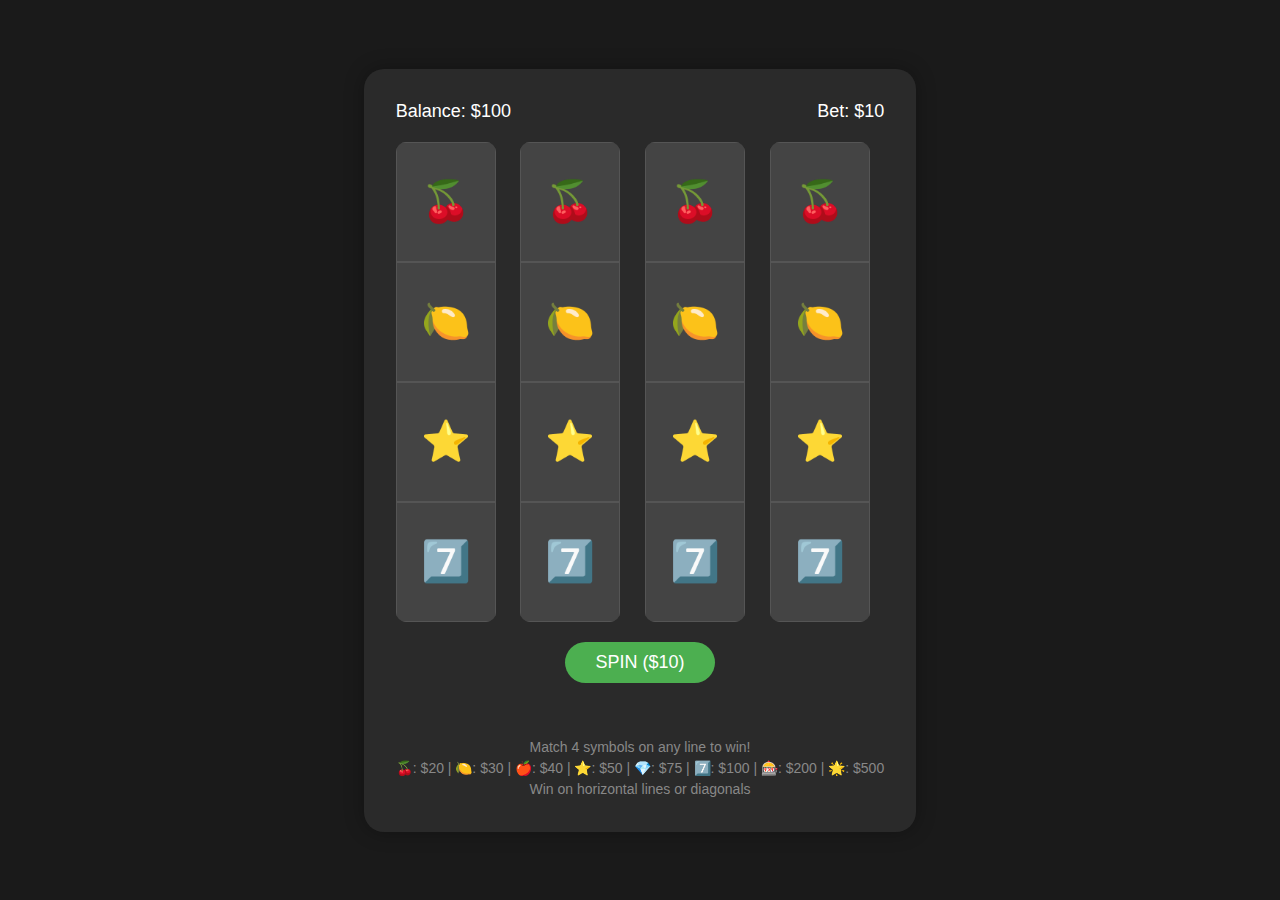
==== index.html @ 488d333d "init commit" ====
<!DOCTYPE html>
<html lang="en">
<head>
    <meta charset="UTF-8">
    <meta name="viewport" content="width=device-width, initial-scale=1.0">
    <title>4x4 Slot Machine</title>
    <style>
        * {
            margin: 0;
            padding: 0;
            box-sizing: border-box;
            font-family: 'Arial', sans-serif;
        }

        body {
            background: #1a1a1a;
            color: white;
            min-height: 100vh;
            display: flex;
            justify-content: center;
            align-items: center;
            padding: 20px;
        }

        .container {
            background: #2a2a2a;
            border-radius: 20px;
            padding: 2rem;
            box-shadow: 0 0 20px rgba(0,0,0,0.3);
        }

        .slot-machine {
            display: grid;
            grid-template-columns: repeat(4, 1fr);
            gap: 10px;
            margin: 20px 0;
            position: relative;
        }

        .reel {
            width: 100px;
            height: 480px;
            background: #333;
            border-radius: 10px;
            overflow: hidden;
            position: relative;
        }

        .symbols {
            position: absolute;
            width: 100%;
            transition: top 0.5s cubic-bezier(0.4, 0, 0.2, 1);
        }

        .symbol {
            height: 120px;
            display: flex;
            justify-content: center;
            align-items: center;
            font-size: 40px;
            background: #444;
            border: 1px solid #555;
        }

        .paylines {
            position: absolute;
            top: 0;
            left: 0;
            width: 100%;
            height: 100%;
            pointer-events: none;
        }

        .payline {
            position: absolute;
            background: rgba(76, 175, 80, 0.3);
            transition: opacity 0.3s;
            opacity: 0;
        }

        .payline.active {
            opacity: 1;
        }

        .horizontal {
            width: 100%;
            height: 120px;
        }

        .payline-row0 { top: 0; }
        .payline-row1 { top: 120px; }
        .payline-row2 { top: 240px; }
        .payline-row3 { top: 360px; }

        .diagonal {
            width: 100%;
            height: 480px;
            clip-path: polygon(0 0, 100% 100%, 100% 75%, 0 -25%);
            transform-origin: center;
        }

        .diagonal-reverse {
            clip-path: polygon(0 100%, 100% 0, 100% -25%, 0 75%);
        }

        .controls {
            text-align: center;
            margin-top: 20px;
        }

        .stats {
            display: flex;
            justify-content: space-between;
            align-items: center;
            margin-bottom: 20px;
            font-size: 18px;
        }

        .paylines-info {
            text-align: center;
            margin-top: 15px;
            font-size: 14px;
            color: #888;
            line-height: 1.5;
        }

        button {
            background: #4CAF50;
            color: white;
            border: none;
            padding: 10px 30px;
            border-radius: 25px;
            font-size: 18px;
            cursor: pointer;
            transition: background 0.3s;
        }

        button:disabled {
            background: #666;
            cursor: not-allowed;
        }

        button:hover:not(:disabled) {
            background: #45a049;
        }

        .message {
            text-align: center;
            margin-top: 15px;
            min-height: 24px;
            color: #4CAF50;
        }

        @keyframes flash {
            0% { background: #444; }
            50% { background: #4CAF50; }
            100% { background: #444; }
        }

        .win {
            animation: flash 0.5s ease-in-out 3;
        }
    </style>
</head>
<body>
    <div class="container">
        <div class="stats">
            <div>Balance: $<span id="balance">100</span></div>
            <div>Bet: $10</div>
        </div>
        <div class="slot-machine">
            <div class="reel" id="reel1">
                <div class="symbols">
                    <div class="symbol">🍒</div>
                    <div class="symbol">🍋</div>
                    <div class="symbol">⭐</div>
                    <div class="symbol">7️⃣</div>
                </div>
            </div>
            <div class="reel" id="reel2">
                <div class="symbols">
                    <div class="symbol">🍒</div>
                    <div class="symbol">🍋</div>
                    <div class="symbol">⭐</div>
                    <div class="symbol">7️⃣</div>
                </div>
            </div>
            <div class="reel" id="reel3">
                <div class="symbols">
                    <div class="symbol">🍒</div>
                    <div class="symbol">🍋</div>
                    <div class="symbol">⭐</div>
                    <div class="symbol">7️⃣</div>
                </div>
            </div>
            <div class="reel" id="reel4">
                <div class="symbols">
                    <div class="symbol">🍒</div>
                    <div class="symbol">🍋</div>
                    <div class="symbol">⭐</div>
                    <div class="symbol">7️⃣</div>
                </div>
            </div>
            <div class="paylines">
                <div class="payline horizontal payline-row0"></div>
                <div class="payline horizontal payline-row1"></div>
                <div class="payline horizontal payline-row2"></div>
                <div class="payline horizontal payline-row3"></div>
                <div class="payline diagonal"></div>
                <div class="payline diagonal diagonal-reverse"></div>
            </div>
        </div>
        <div class="controls">
            <button id="spinButton">SPIN ($10)</button>
        </div>
        <div class="message" id="message"></div>
        <div class="paylines-info">
            Match 4 symbols on any line to win!<br>
            🍒: $20 | 🍋: $30 | 🍎: $40 | ⭐: $50 | 💎: $75 | 7️⃣: $100 | 🎰: $200 | 🌟: $500<br>
            Win on horizontal lines or diagonals
        </div>
    </div>

    <script>
        const symbols = ['🍒', '🍋', '🍎', '⭐', '💎', '7️⃣', '🎰', '🌟'];
        const symbolValues = {
            '🍒': 20,
            '🍋': 30,
            '🍎': 40,
            '⭐': 50,
            '💎': 75,
            '7️⃣': 100,
            '🎰': 200,
            '🌟': 500
        };

        let balance = 100;
        const spinCost = 10;
        let isSpinning = false;

        const balanceEl = document.getElementById('balance');
        const messageEl = document.getElementById('message');
        const spinButton = document.getElementById('spinButton');
        const reels = [
            document.querySelector('#reel1 .symbols'),
            document.querySelector('#reel2 .symbols'),
            document.querySelector('#reel3 .symbols'),
            document.querySelector('#reel4 .symbols')
        ];

        function monteCarloRandom() {
            let sum = 0;
            for (let i = 0; i < 3; i++) {
                sum += Math.random();
            }
            return sum / 3;
        }

        function getRandomSymbol() {
            const random = monteCarloRandom();
            const index = Math.floor(random * symbols.length);
            return symbols[index];
        }

        function updateBalance(amount) {
            balance += amount;
            balanceEl.textContent = balance;
        }

        function getSymbolsMatrix() {
            const matrix = [];
            for (let i = 0; i < 4; i++) {
                const row = [];
                for (let j = 0; j < 4; j++) {
                    row.push(getRandomSymbol());
                }
                matrix.push(row);
            }
            return matrix;
        }

        function checkWinningLines(matrix) {
            const winningLines = [];
            let totalWin = 0;

            // Check horizontal lines
            for (let i = 0; i < 4; i++) {
                if (matrix[i][0] === matrix[i][1] && 
                    matrix[i][1] === matrix[i][2] && 
                    matrix[i][2] === matrix[i][3]) {
                    winningLines.push(`row${i}`);
                    totalWin += symbolValues[matrix[i][0]];
                }
            }

            // Check diagonal (top-left to bottom-right)
            if (matrix[0][0] === matrix[1][1] && 
                matrix[1][1] === matrix[2][2] && 
                matrix[2][2] === matrix[3][3]) {
                winningLines.push('diagonal');
                totalWin += symbolValues[matrix[0][0]] * 1.5; // Bonus for diagonal
            }

            // Check diagonal (top-right to bottom-left)
            if (matrix[0][3] === matrix[1][2] && 
                matrix[1][2] === matrix[2][1] && 
                matrix[2][1] === matrix[3][0]) {
                winningLines.push('diagonal-reverse');
                totalWin += symbolValues[matrix[0][3]] * 1.5; // Bonus for diagonal
            }

            return { winningLines, totalWin };
        }

        function showWinningLines(winningLines) {
            const paylines = document.querySelectorAll('.payline');
            paylines.forEach(line => line.classList.remove('active'));

            winningLines.forEach(line => {
                if (line.startsWith('row')) {
                    document.querySelector(`.payline-${line}`).classList.add('active');
                } else {
                    document.querySelector(`.${line}`).classList.add('active');
                }
            });
        }

        function spinReel(reel, duration, symbols) {
            return new Promise(resolve => {
                const symbolHeight = 120;
                const totalDistance = symbolHeight * (10 + symbols.length);
                
                reel.style.transition = `top ${duration}ms cubic-bezier(.17,.67,.83,.67)`;
                reel.style.top = `-${totalDistance}px`;

                setTimeout(() => {
                    reel.style.transition = 'none';
                    reel.style.top = '0';
                    for (let i = 0; i < reel.children.length; i++) {
                        reel.children[i].textContent = symbols[i];
                    }
                    resolve();
                }, duration);
            });
        }

        async function spin() {
            if (isSpinning || balance < spinCost) return;
            
            isSpinning = true;
            spinButton.disabled = true;
            messageEl.textContent = '';
            updateBalance(-spinCost);

            const matrix = getSymbolsMatrix();
            
            // Spin animations with different durations
            await Promise.all([
                spinReel(reels[0], 1000, matrix.map(row => row[0])),
                spinReel(reels[1], 1500, matrix.map(row => row[1])),
                spinReel(reels[2], 2000, matrix.map(row => row[2])),
                spinReel(reels[3], 2500, matrix.map(row => row[3]))
            ]);

            const { winningLines, totalWin } = checkWinningLines(matrix);
            
            if (totalWin > 0) {
                messageEl.textContent = `Congratulations! You won $${totalWin}!`;
                updateBalance(totalWin);
                showWinningLines(winningLines);
                reels.forEach(reel => reel.parentElement.classList.add('win'));
                setTimeout(() => {
                    reels.forEach(reel => reel.parentElement.classList.remove('win'));
                }, 1500);
            } else {
                messageEl.textContent = 'Try again!';
                showWinningLines([]);
            }

            isSpinning = false;
            spinButton.disabled = balance < spinCost;
        }

        spinButton.addEventListener('click', spin);
    </script>
</body>
</html>
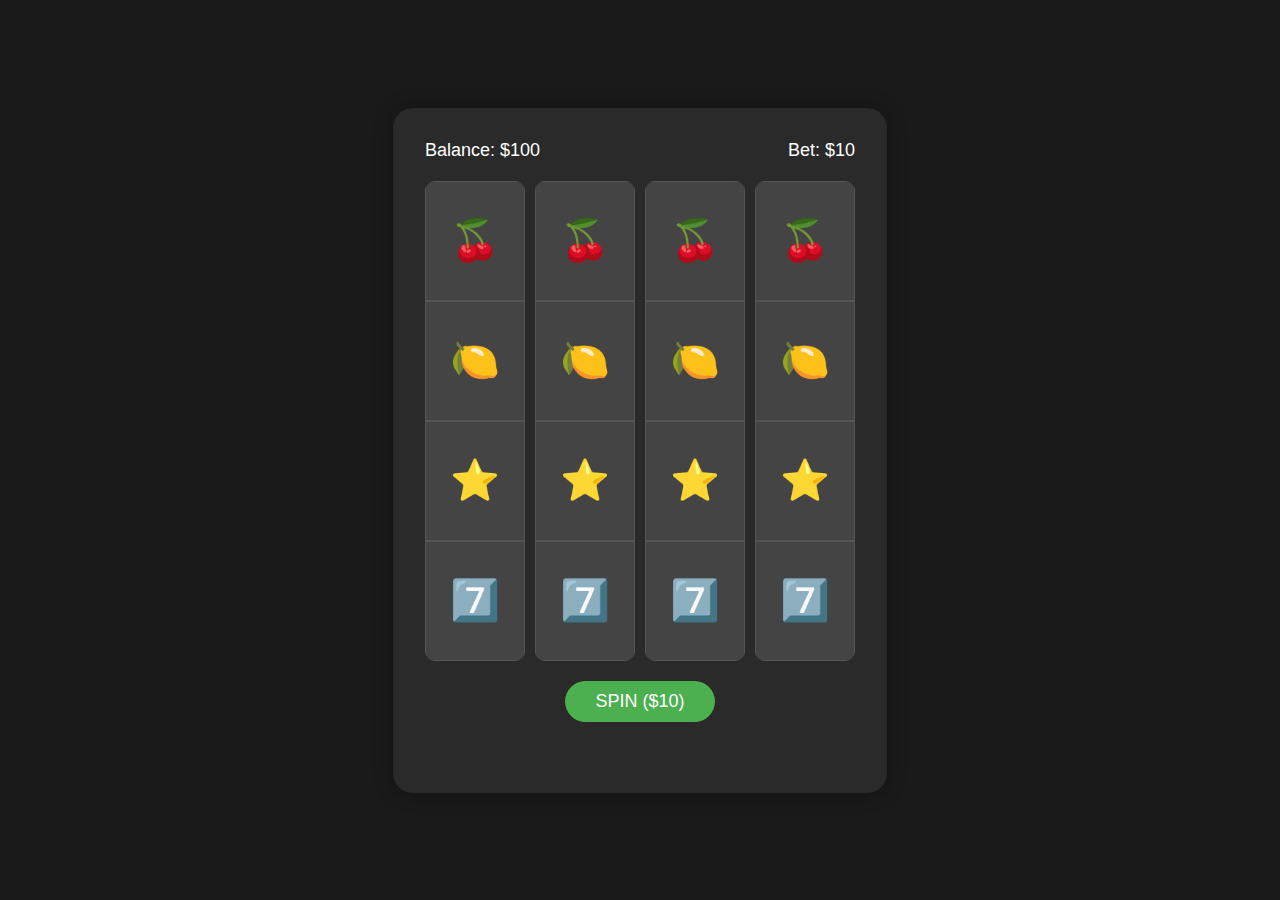
==== commit bba4a7e7: "init commit" ====
--- a/index.html
+++ b/index.html
@@ -214,11 +214,11 @@
             <button id="spinButton">SPIN ($10)</button>
         </div>
         <div class="message" id="message"></div>
-        <div class="paylines-info">
+        <!-- <div class="paylines-info">
             Match 4 symbols on any line to win!<br>
             🍒: $20 | 🍋: $30 | 🍎: $40 | ⭐: $50 | 💎: $75 | 7️⃣: $100 | 🎰: $200 | 🌟: $500<br>
             Win on horizontal lines or diagonals
-        </div>
+        </div> -->
     </div>
 
     <script>
